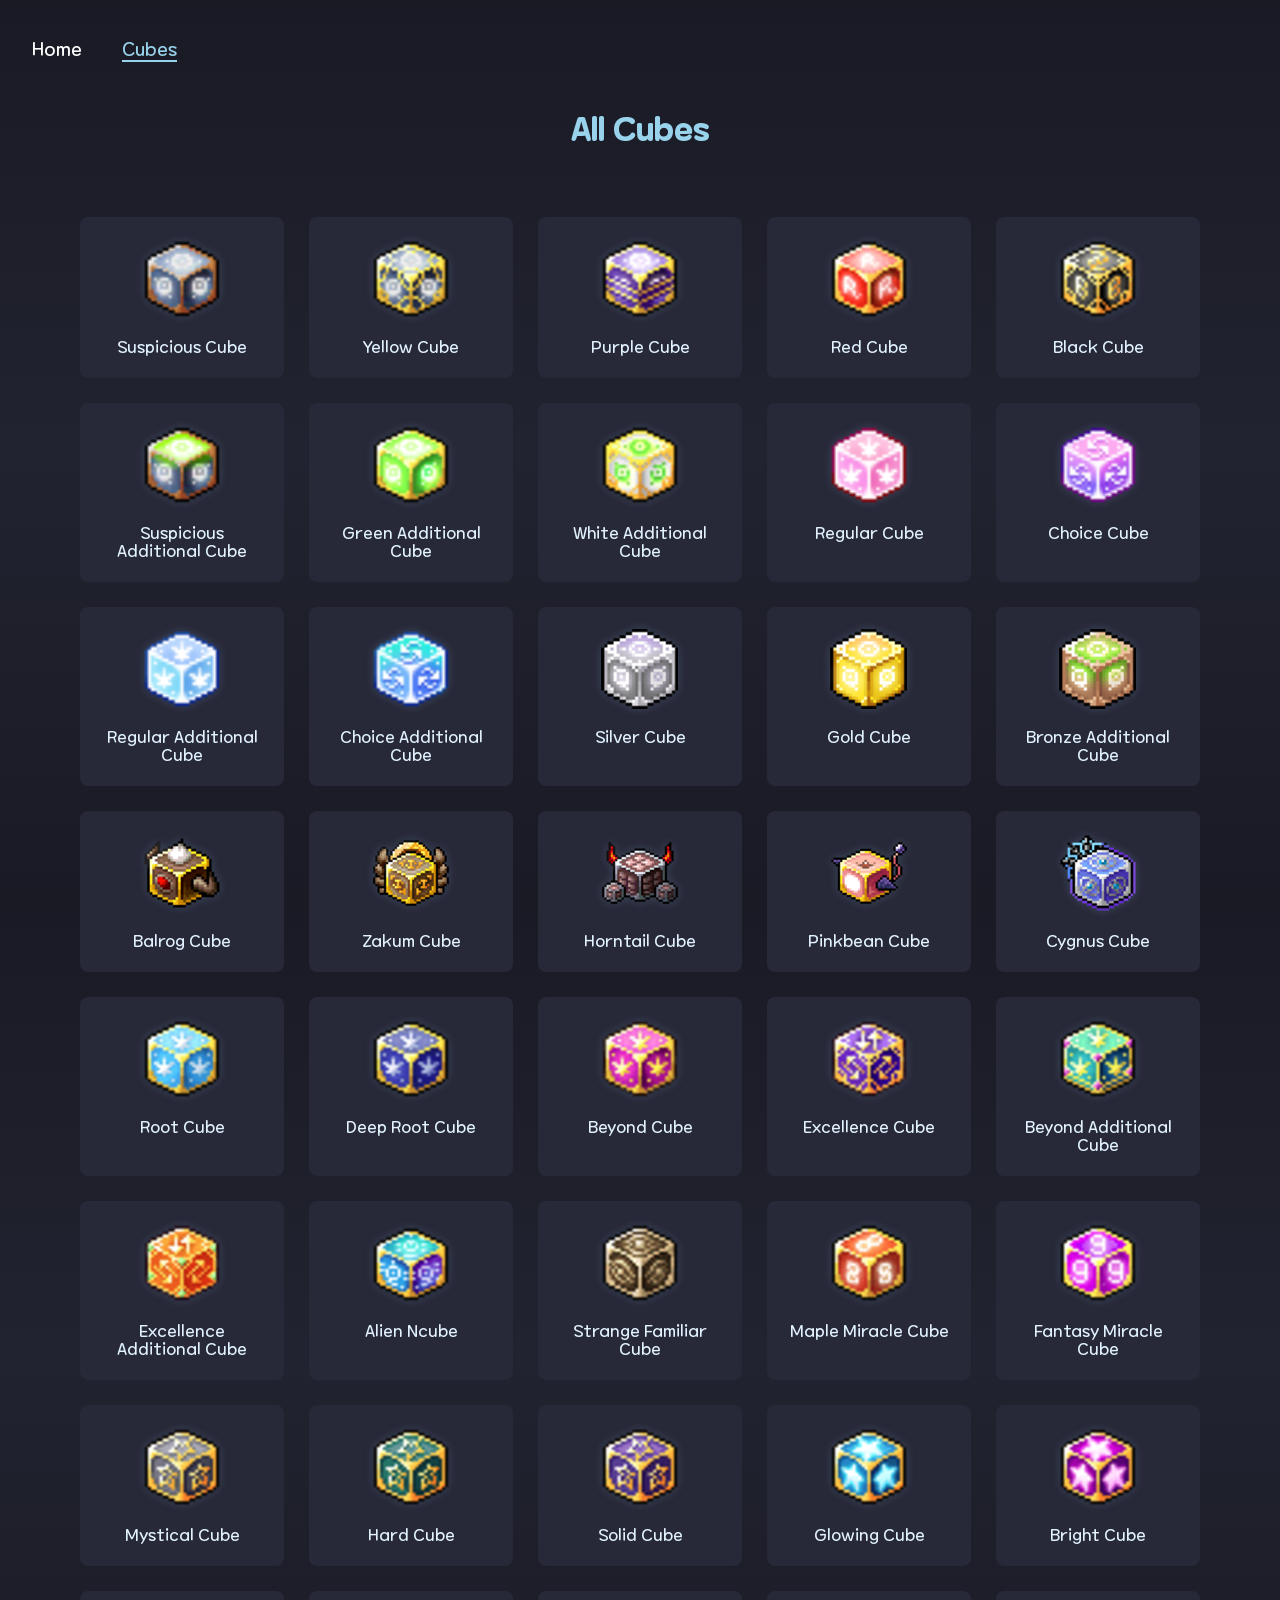
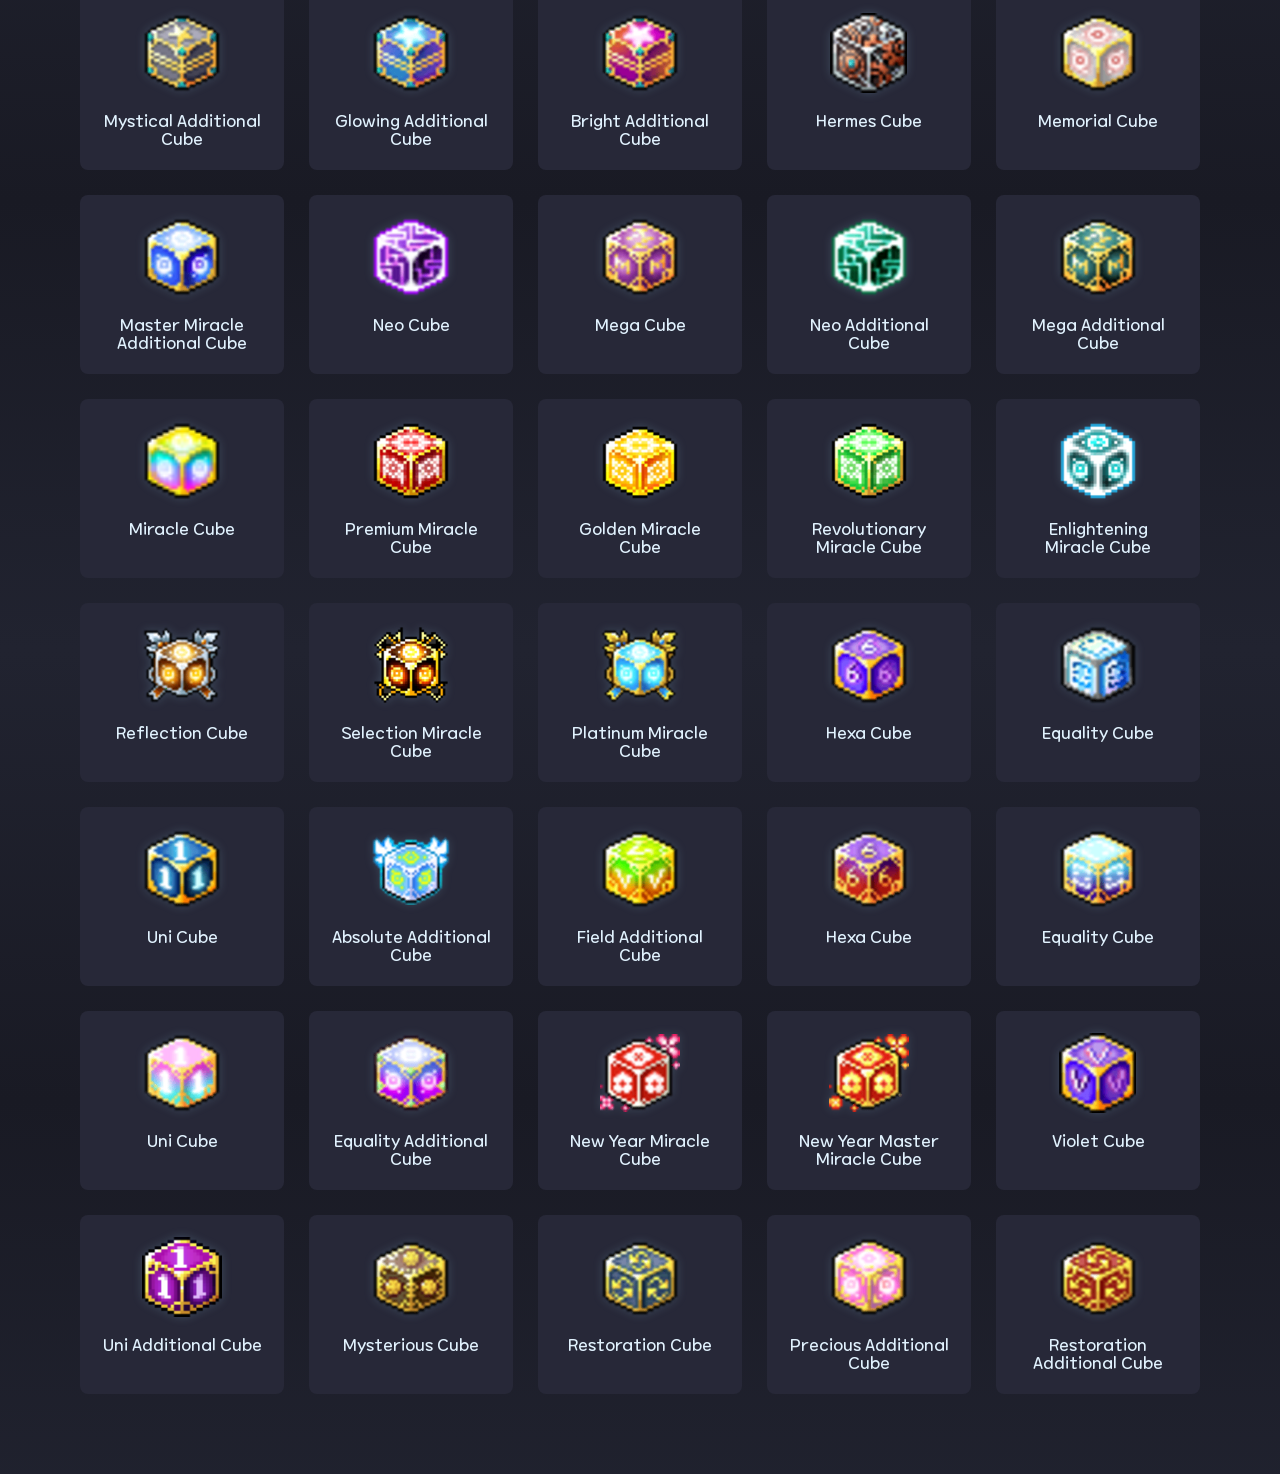
==== cubes.html @ 54c940c4 "Feat: Add new page to list all cubes" ====
<!DOCTYPE html>
<html lang="en">

<head>
    <title>KemdiBets - Cubes</title>
    <link rel="icon" type="image/x-icon" href="favicon.ico">
    <link rel="stylesheet" href="styles/styles.css">

    <meta charset="UTF-8">
    <meta name="viewport" content="width=device-width, initial-scale=1.0">
    <meta http-equiv="X-UA-Compatible" content="ie=edge">
</head>

<body>

<nav>
    <div class="nav-container">
        <a href="index.html" class="nav-link">Home</a>
        <a href="cubes.html" class="nav-link active">Cubes</a>
    </div>
</nav>

<h1>All Cubes</h1>

<div id="cubes-grid" class="cubes-grid">
    <!-- Populated by scripts/cubes_grid.js -->
</div>

<footer>
</footer>

<script src="https://code.jquery.com/jquery-3.6.0.min.js"></script>
<script type="module" src="scripts/ticker.js" charset="utf-8"></script>
<script type="module" src="scripts/cubes_grid.js" charset="utf-8"></script>

</body>
</html>
---- styles/styles.css ----
/*
   ==========================================================================
   1. VARIABLES & FONTS
   ==========================================================================
*/

:root {
    /* Colors */
    --primary: #98D2EB;
    --secondary: #E1F2FE;
    --accent: #B2B1CF;
    --bg-main: #212330;
    --bg-card: #272838;
    --bg-darker: #191A24;
    --ticker-yellow: #efef7c;
    --shadow-dark: rgba(0, 0, 0, 0.5);

    /* Layout */
    --border-radius: 8px;
    --max-width: 1200px;
}

@font-face {
    font-family: 'Maple';
    src: url("../fonts/Maplestory_Light.ttf") format("truetype");
}

@font-face {
    font-family: 'Maple';
    font-weight: bold;
    src: url("../fonts/Maplestory_Bold.ttf") format("truetype");
}

/*
   ==========================================================================
   2. BASE STYLES
   ==========================================================================
*/

html, body {
    height: 100%;
    margin: 0;
    padding: 0;
}

body {
    display: flex;
    flex-direction: column;
    align-items: center;
    background-color: var(--bg-main);
    background-image: linear-gradient(to bottom, var(--bg-darker), var(--bg-main), var(--bg-darker));
    font-family: Arial, Helvetica, sans-serif;
    color: white;
    overflow-x: hidden;
}

a:link { color: white; }
a:visited { color: #97b5de; }
a:hover { color: hotpink; }

h1 {
    font-family: Maple;
    color: var(--primary);
    text-align: center;
    margin: 40px 0 30px 0;
    width: 100%;
}

footer {
    width: 100%;
    text-align: center;
    padding: 20px 0;
}

/*
   ==========================================================================
   3. LAYOUT & NAVIGATION
   ==========================================================================
*/

nav {
    width: 100%;
/*    background-color: var(--bg-card);*/
    display: flex;
    justify-content: left;
    padding: 40px 0px 10px 0px;
/*    border-bottom: 2px solid var(--primary);*/
    z-index: 90;
}

.nav-container {
    display: flex;
    gap: 40px;
    margin-left: 2rem;
    font-family: Maple;
}

.nav-link {
    text-decoration: none;
    color: var(--secondary);
    font-size: 18px;
    transition: color 0.2s;
}

/*.nav-link:hover {
    color: var(--primary);
}*/

.nav-link.active {
    color: var(--primary);
    border-bottom: 2px solid var(--primary);
}

.game-layout {
    display: grid;
    /* 3-column grid: Left (Wins), Center (Slots), Right (Regions) */
    grid-template-columns: 1fr auto 1fr;
    align-items: center;
    width: 100%;
    max-width: var(--max-width);
    margin: 0 auto;
    position: relative;
}

/*
   ==========================================================================
   4. COMPONENT: TICKER
   ==========================================================================
*/

.ticker-wrap {
    position: fixed;
    top: 0;
    left: 0;
    width: 100%;
    overflow: hidden;
    height: 2rem;
    background-color: rgba(0, 0, 0, 0.7);
    padding-left: 100%;
    z-index: 99;
}

.ticker {
    display: inline-block;
    height: 2rem;
    line-height: 2rem;
    white-space: nowrap;
    padding-right: 100%;
    animation: ticker 170s linear infinite;
}

.ticker_item {
    display: inline-block;
    padding: 0 2rem;
    font-family: Arial;
    font-size: 1rem;
    color: var(--ticker-yellow);
}

.ticker_close {
    color: white;
    position: fixed;
    top: 0;
    left: 0.5rem;
    font-size: 30px;
    font-weight: bold;
    z-index: 100;
}

/*
   ==========================================================================
   5. COMPONENT: RECENT WINS
   ==========================================================================
*/

.recent-wins-container {
    grid-column: 1;
    display: flex;
    flex-direction: column;
    align-items: flex-end;
    align-self: start;
    padding-right: 40px;
    padding-top: 50px;
    font-family: Maple;
}

.recent-wins-container h3 {
    color: var(--primary);
    margin-bottom: 15px;
    font-size: 20px;
}

#wins-list {
    display: flex;
    flex-direction: column;
    gap: 10px;
    text-align: right;
}

.win-item {
    background: rgba(39, 40, 56, 0.7);
    padding: 10px 15px;
    border-radius: 6px;
    border-right: 4px solid var(--primary);
    color: var(--secondary);
    font-size: 14px;
    animation: slideIn 0.3s ease-out;
}

/*
   ==========================================================================
   6. COMPONENT: SLOT MACHINE
   ==========================================================================
*/

.slots-container {
    grid-column: 2;
    display: flex;
    flex-direction: column;
    align-items: center;
}

#slots {
    width: 660px;
    margin: 20px auto;
    padding: 20px;
    overflow: hidden;
    background: var(--bg-card);
    border-radius: 10px;
    position: relative;
}

/* Center line indicator */
#slots::after {
    content: "";
    position: absolute;
    top: 50%;
    left: 30px;
    width: 640px;
    height: 7px;
    background-color: rgba(255, 0, 0, 0.3);
    z-index: 10;
    transform: translateY(-50%);
    pointer-events: none;
}

#slots > div {
    float: left;
    width: 200px;
    margin: 10px;
    height: 360px;
    background: #FFF;
    border-radius: 5px;
    box-shadow: 0 0 5px #000 inset;
    text-align: center;
    line-height: 80px;
    position: relative;
    overflow: hidden;
}

.reel::after {
    content: "";
    position: absolute;
    top: 0;
    left: 0;
    width: 100%;
    height: 100%;
    background: linear-gradient(180deg, rgba(39,40,56,0.45) 0%, rgba(255,0,0,0) 25%, rgba(255,0,0,0) 75%, rgba(39,40,56,0.45) 100%);
    box-shadow: 0 0 5px #000 inset;
}

#bag1, #bag2, #bag3 {
    position: absolute;
    left: 0;
    right: 0;
    top: -3805px;
}

/* Spin Button Container */
#wrapp {
    grid-column: 2;
    width: 100%;
    display: flex;
    justify-content: center;
    margin: 30px 0 60px 0;
}

button#click-button {
    padding: 0;
    height: 140px;
    width: 140px;
    display: block;
    border-radius: 50%;
    user-select: none;
    cursor: pointer;
    background-color: var(--bg-darker);
    border: none;
    outline: none;
}

/* Digital Displays */
#slot-display-local-counter, #slot-display-global-counter {
    background: linear-gradient(to bottom, #1b1b1b 0%, #383838 8%, #3a3a3a 20%, #0a0a0a 47%, #010101 50%, #0d0d0d 54%, #444444 100%);
    border-radius: 6px;
    box-sizing: border-box;
    font-family: "Courier New", Courier, monospace;
    text-align: right;
    position: relative;
    z-index: 2;
    margin: 0 auto;
}

#slot-display-local-counter {
    border: 2px solid var(--accent);
    height: 30px;
    width: 200px;
    letter-spacing: 3px;
    line-height: 28px;
    font-size: 22px;
}

#slot-display-global-counter {
    border: 5px solid var(--bg-card);
    height: 45px;
    width: 350px;
    letter-spacing: 3px;
    line-height: 30px;
    font-size: 40px;
}

#slot-display-local-counter div { position: absolute; right: 4px; top: 1px; }
#slot-display-global-counter div { position: absolute; right: 5px; top: 6px; }

#slot-curr-clicks { color: var(--accent); font-weight: bold; z-index: 2; }
#slot-global-clicks { color: var(--secondary); font-weight: bold; z-index: 2; }
#slot-zeros { color: rgba(255, 255, 255, 0.3); z-index: 1; }

#slot-display-global-counter-overlay {
    background: linear-gradient(to bottom, rgba(0, 0, 0, 0.1) 0%, rgba(0, 0, 0, 0.15) 40%, rgba(0, 0, 0, 0) 41%, rgba(0, 0, 0, 0) 100%);
    height: 100%;
    left: 0;
    position: absolute;
    top: 0;
    width: 100%;
    z-index: 3;
}

#slot-display-local-counter-overlay {
    background: linear-gradient(to bottom, rgba(0, 0, 0, 0.1) 0%, rgba(0, 0, 0, 0.15) 50%, rgba(0, 0, 0, 0) 51%, rgba(0, 0, 0, 0) 100%);
    height: 100%;
    left: 0;
    position: absolute;
    top: 0;
    width: 100%;
    z-index: 3;
}

#slot-display-global-counter-overlay-line, #slot-display-local-counter-overlay-line {
    border-bottom: 1px solid rgba(255, 255, 255, 0.15);
    left: 0;
    position: absolute;
    top: 0;
    width: 100%;
    z-index: 3;
}
#slot-display-global-counter-overlay-line { height: 38%; }
#slot-display-local-counter-overlay-line { height: 46%; }

/*
   ==========================================================================
   7. COMPONENT: REGION SELECTION
   ==========================================================================
*/

.region-select-container {
    grid-column: 3;
    display: flex;
    flex-direction: column;
    align-items: flex-start;
    padding-left: 40px;
    gap: 12px;
}

.region-button {
    font-family: Maple;
    width: 140px;
    padding: 12px;
    font-size: 16px;
    color: var(--secondary);
    background-color: var(--bg-card);
    border: none;
    border-radius: var(--border-radius);
    cursor: pointer;
    position: relative;
    box-shadow: 0 6px 0 var(--bg-darker);
    transition: all 0.1s;
    outline: none;
}

.region-button:hover {
    background-color: #2f3144;
}

.region-button:active {
    box-shadow: 0 2px 0 var(--bg-darker);
    transform: translateY(4px);
}

.region-button.selected {
    background-color: var(--primary);
    color: var(--bg-darker);
    box-shadow: 0 6px 0 #6a8eae;
}

.region-button.selected:active {
    box-shadow: 0 2px 0 #6a8eae;
    transform: translateY(4px);
}

.region-button:disabled {
    opacity: 0.5;
    cursor: not-allowed;
    pointer-events: none;
}

/*
   ==========================================================================
   8. COMPONENT: MODAL
   ==========================================================================
*/

.modal {
    display: none;
    position: fixed;
    z-index: 9999;
    left: 0;
    top: 0;
    width: 100vw;
    height: 100vh;
    background-color: rgba(0,0,0,0.6);
    justify-content: center;
    align-items: center;
}

.modal-content {
    background-color: var(--bg-card);
    color: var(--secondary);
    font-family: Maple;
    position: relative;
    padding: 30px;
    border: 2px solid var(--primary);
    border-radius: 12px;
    width: 500px;
    text-align: center;
    box-shadow: 0 0 20px var(--shadow-dark);
}

.modal-content h2 {
    margin-top: 0;
    color: var(--primary);
    font-size: 32px;
}

.modal-content img {
    max-width: 200px;
    margin: 20px 0;
    filter: drop-shadow(0 0 10px rgba(152, 210, 235, 0.5));
}

.close-modal {
    color: var(--primary);
    position: absolute;
    right: 15px;
    top: 10px;
    font-size: 28px;
    font-weight: bold;
    cursor: pointer;
}

.close-modal:hover {
    color: white;
}

/*
   ==========================================================================
   9. COMPONENT: CUBES GRID
   ==========================================================================
*/

.cubes-grid {
    display: grid;
    grid-template-columns: repeat(auto-fill, minmax(180px, 1fr));
    gap: 25px;
    padding: 40px;
    max-width: var(--max-width);
    margin: 0 auto;
    width: 100%;
    box-sizing: border-box;
}

.cube-card {
    background-color: var(--bg-card);
    border: 2px solid transparent;
    border-radius: var(--border-radius);
    padding: 20px;
    text-align: center;
    transition: all 0.3s ease;
    cursor: default;
}

.cube-card:hover {
    transform: translateY(-5px);
    border-color: var(--primary);
    box-shadow: 0 10px 20px rgba(0,0,0,0.4);
}

.cube-card img {
    width: 80px;
    height: 80px;
    object-fit: contain;
    margin-bottom: 15px;
    filter: drop-shadow(0 0 5px rgba(152, 210, 235, 0.2));
}

.cube-name {
    font-family: Maple;
    color: var(--secondary);
    font-size: 16px;
    word-wrap: break-word;
}

/*
   ==========================================================================
   10. ANIMATIONS
   ==========================================================================
*/

@keyframes ticker {
    0% { transform: translate3d(0, 0, 0); visibility: visible; }
    100% { transform: translate3d(-100%, 0, 0); }
}

@keyframes slideIn {
    from { opacity: 0; transform: translateX(-20px); }
    to { opacity: 1; transform: translateX(0); }
}

@keyframes spin {
    from { transform: rotate(0deg); }
    to { transform: rotate(360deg); }
}

@keyframes win {
    0% {
        background: linear-gradient(45deg, #d1faff 0%, #9bd1e5 100%);
        box-shadow: 0 0 80px #9bd1e5;
    }
    100% {
        background: linear-gradient(45deg, #6a8eae 0%, var(--bg-card) 100%);
        box-shadow: -2px 2px 3px var(--bg-card);
    }
}

.spin {
    animation: spin 700ms cubic-bezier(.39,-0.24,.51,1.32) infinite;
}

.win {
    animation: win 200ms steps(2, end) infinite;
}

/*
   ==========================================================================
   11. MEDIA QUERIES
   ==========================================================================
*/

@media (max-width: 1024px) {
    h1 {
        margin-top: 20px;
        font-size: 24px;
        padding: 0 10px;
        box-sizing: border-box;
    }

    .game-layout {
        display: flex;
        flex-direction: column;
        align-items: center;
        gap: 30px;
        width: 100%;
    }

    .slots-container {
        order: 1;
        width: 100%;
    }

    #wrapp {
        order: 2;
        margin: 10px 0;
    }

    .region-select-container {
        order: 3;
        flex-direction: row;
        flex-wrap: wrap;
        justify-content: center;
        padding-left: 0;
        width: 100%;
        gap: 10px;
        margin: 10px 0;
    }

    .recent-wins-container {
        order: 4;
        align-items: center;
        padding-right: 0;
        padding-top: 0;
        width: 100%;
    }

    #wins-list {
        text-align: center;
        align-items: center;
    }

    .win-item {
        border-right: none;
        border-left: 4px solid var(--primary);
    }

    .modal {
        padding: 0 20px;
        box-sizing: border-box;
    }

    .modal-content {
        width: 100%;
        max-width: 500px;
        box-sizing: border-box;
        padding: 30px 20px;
    }

    .cubes-grid {
        grid-template-columns: repeat(auto-fill, minmax(140px, 1fr));
        padding: 20px;
    }
}

@media (max-width: 700px) {
    #slots {
        transform: scale(0.7);
        margin: -40px 0;
    }
}

@media (max-width: 480px) {
    #slots {
        transform: scale(0.5);
        margin: -100px 0;
    }

    .nav-container {
        gap: 20px;
    }

    .nav-link {
        font-size: 16px;
    }
}
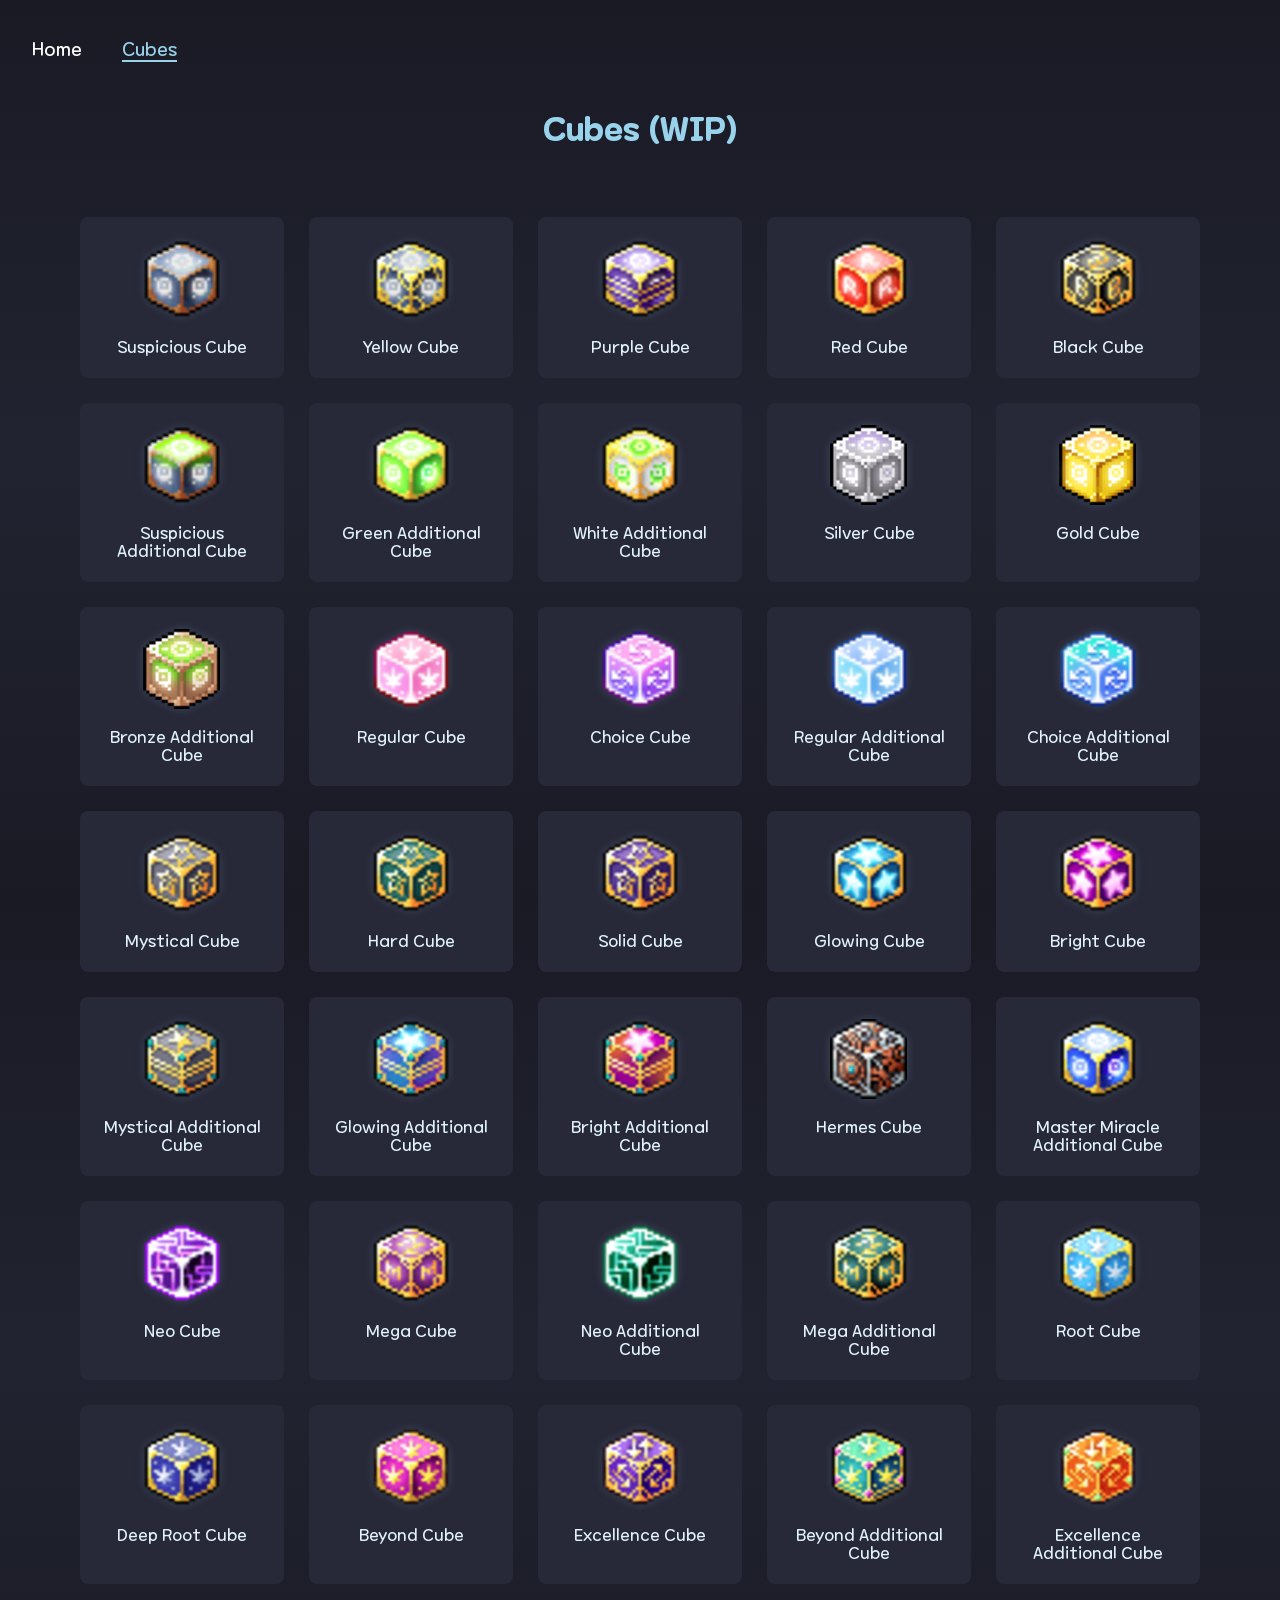
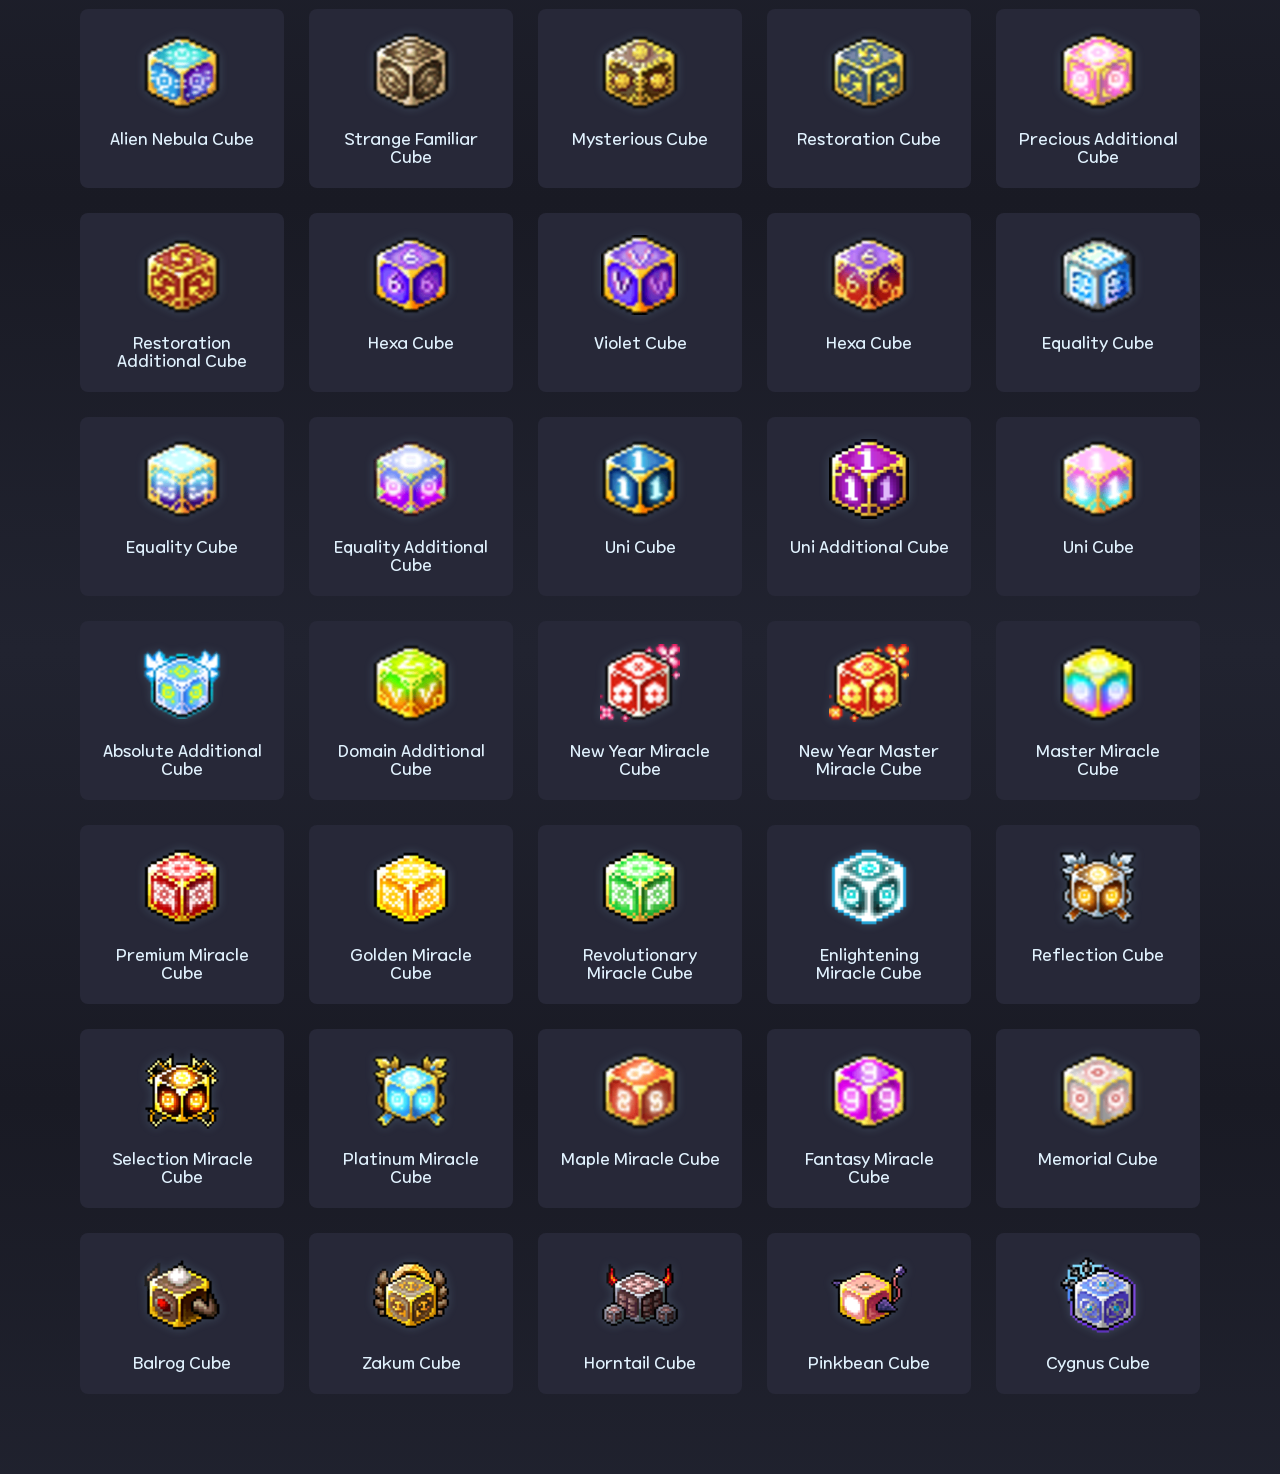
==== commit 02efa413: "Feat: Add cube details and tooltips" ====
--- a/cubes.html
+++ b/cubes.html
@@ -20,7 +20,7 @@
     </div>
 </nav>
 
-<h1>All Cubes</h1>
+<h1>Cubes (WIP)</h1>
 
 <div id="cubes-grid" class="cubes-grid">
     <!-- Populated by scripts/cubes_grid.js -->
--- a/styles/styles.css
+++ b/styles/styles.css
@@ -506,6 +506,7 @@
     text-align: center;
     transition: all 0.3s ease;
     cursor: default;
+    position: relative;
 }
 
 .cube-card:hover {
@@ -527,6 +528,54 @@
     color: var(--secondary);
     font-size: 16px;
     word-wrap: break-word;
+}
+
+/* Tooltip Styles */
+.cube-tooltip {
+    position: fixed;
+    background-color: var(--bg-card);
+    border: 2px solid var(--primary);
+    border-radius: var(--border-radius);
+    padding: 15px;
+    z-index: 10000;
+    pointer-events: none;
+    box-shadow: 0 10px 30px rgba(0,0,0,0.8);
+    display: none;
+    min-width: 200px;
+    max-width: 250px;
+}
+
+.tooltip-name {
+    font-family: Maple;
+    color: var(--primary);
+    font-size: 18px;
+    margin-bottom: 8px;
+    border-bottom: 1px solid var(--accent);
+    padding-bottom: 4px;
+    text-align: left;
+}
+
+.tooltip-info, .tooltip-effect {
+    font-size: 14px;
+    color: var(--secondary);
+    line-height: 1.6;
+    text-align: left;
+}
+
+.tooltip-tier {
+    font-weight: bold;
+}
+
+.tier-epic { color: #cc66ff; }
+.tier-unique { color: #ffff00; }
+.tier-legendary { color: #00ff00; }
+
+.tooltip-regions {
+    margin-top: 8px;
+    font-size: 12px;
+    color: var(--accent);
+    border-top: 1px solid rgba(178, 177, 207, 0.2);
+    padding-top: 4px;
 }
 
 /*
